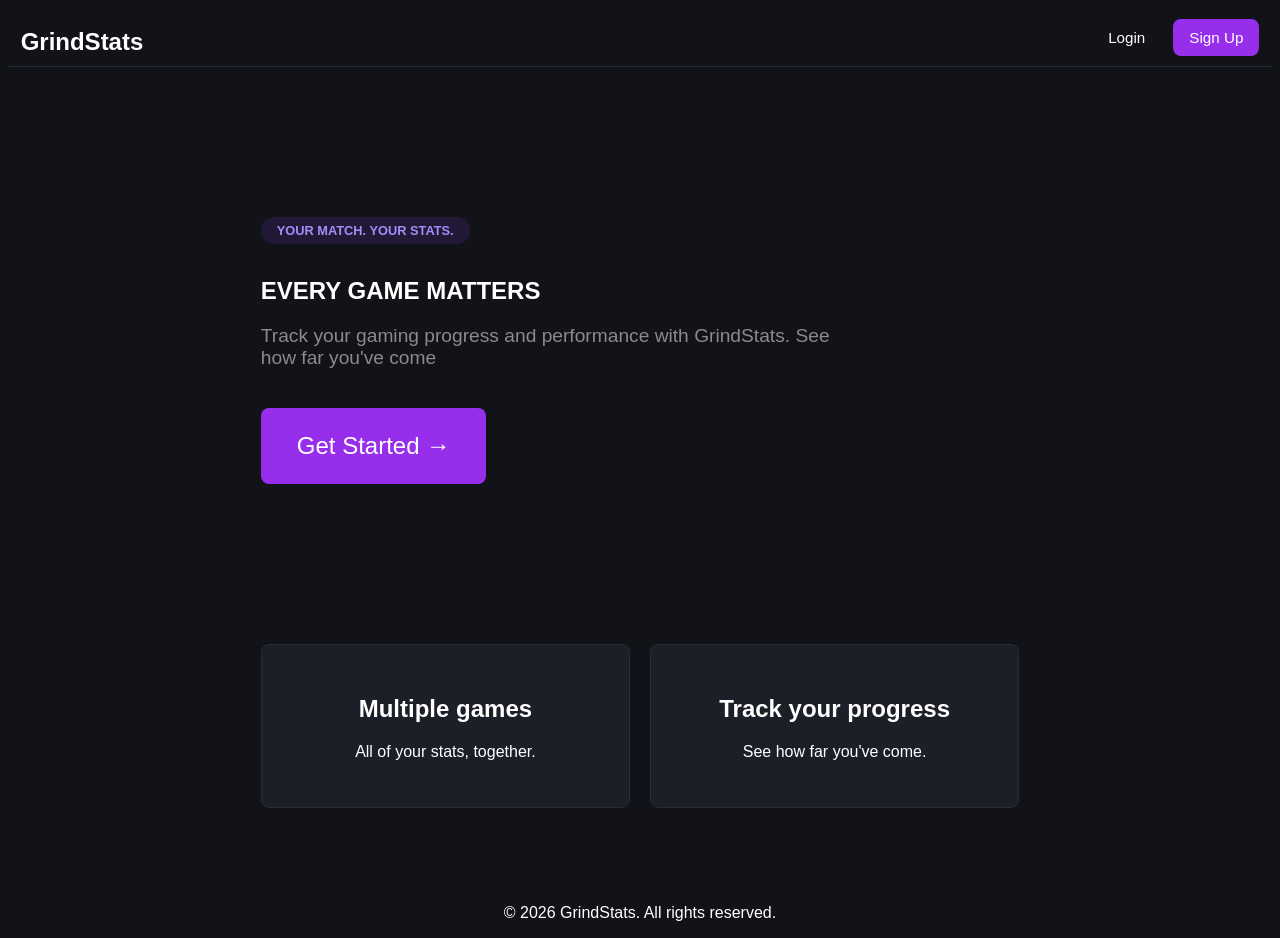
==== Index.html @ 1604f1d8 "Initialise GrindStats project" ====
<!DOCTYPE html>
<html lang="en">
<head>
    <link rel="icon" type="image/png" sizes="32x32" href="/favicon-32x32.png">
    <meta charset="UTF-8">
    <meta name="viewport" content="width=device-width, initial-scale=1.0">
    <link rel="stylesheet" href="Style.css">
    <title>GrindStats - Track Your Progress</title>
</head>
<body>
    <header class="navbar">

        <a href="#" class="logo">GrindStats</a>

        <div class="nav-buttons">
            <button class="login-button">Login</button>
            <button class="signup-button">Sign Up</button>
        </div>
    </header>

    <main>

        <section class="hero">

            <p class="eyebrow">YOUR MATCH. YOUR STATS.</p>

            <h1 class="hero-title">EVERY GAME MATTERS</h1>

            <p class = "hero-description">Track your gaming progress and performance with GrindStats. See how far you've come</p>

            <button class="primary-button">Get Started →</button>
        </section>

        <section class="features">

            <article class="feature-card">
                <h2 class="feature-title">Multiple games</h2>
                <p class="feature-description">All of your stats, together.</p>
            </article>

            <article class="feature-card">
                <h2 class="feature-title">Track your progress</h2>
                <p class="feature-description">See how far you've come.</p>
            </article>
        </section>

    </main>

    <footer class= "footer">
        <p>© 2026 GrindStats. All rights reserved.</p>
    </footer>

    <script src="Script.js"></script>
</body>
</html>
---- Style.css ----
.logo {
    font-size: 18px;
    font-weight: bold;
    color: #ffffff;
    text-decoration: none;
}

.eyebrow {
     color: #a78bfa;
    font-size: 0.8rem;
    font-weight: bold;
    text-transform: uppercase;
    margin-top: 50px;
    display: inline-block;
    padding: 6px 16px;
    background-color: rgba(61, 37, 102, 0.4);
    border-radius: 9999px;
}

body {
    background-color: #111318;
    font-family: 'Arial', sans-serif;
    color: #ffffff;
}

button {
    cursor: pointer;
    border: none;
    border-radius: 8px;
    padding: 10px 16px;
    font-size: 0.95rem;
}

.nav-buttons {
    display: flex;
    gap: 12px;
    margin-left: auto;
}

.signup-button
    {
        background-color: #972eec;
        color: #ffffff;
    }

.login-button {
    background: transparent;
    color: #ffffff;
}

.navbar {
    display: flex;
    align-items: center;
    border-bottom: 1px solid #292b35;
    padding: 10px 1%;
}

.logo {
    color: #ffffff;
    font-size: 1.5rem;
    font-weight: bold;
    text-decoration: none;
    margin-top: 10px;
}

.hero {
    text-align: left;
    padding: 100px 20% 80px;
}

.hereo h1 {
    font-size: 3rem;
    margin-bottom: 20px;
}

.primary-button {
    background-color: #972eec;
    color: #ffffff;
    font-size: 1.5rem;
    padding: 24px 36px;
    border-radius: 8px;
    margin-top: 20px;

}

.primary-button:hover {
    background-color: #7a1fc4;
}

.hero-description {
    font-size: 1.2rem;
    color: #8b8b8b;
    margin-top: 20px;
    max-width: 600px;
}

.features {
    display: flex;
    justify-content: space-around;
    padding: 80px 20%;
    gap: 20px;
}

.feature-card {
    background-color: #1c1f28;
    padding: 30px;
    border-radius: 8px;
    text-align: center;
    flex: 1;
    border: 1px solid #292b35;
}

.footer{
    text-align: center;
}
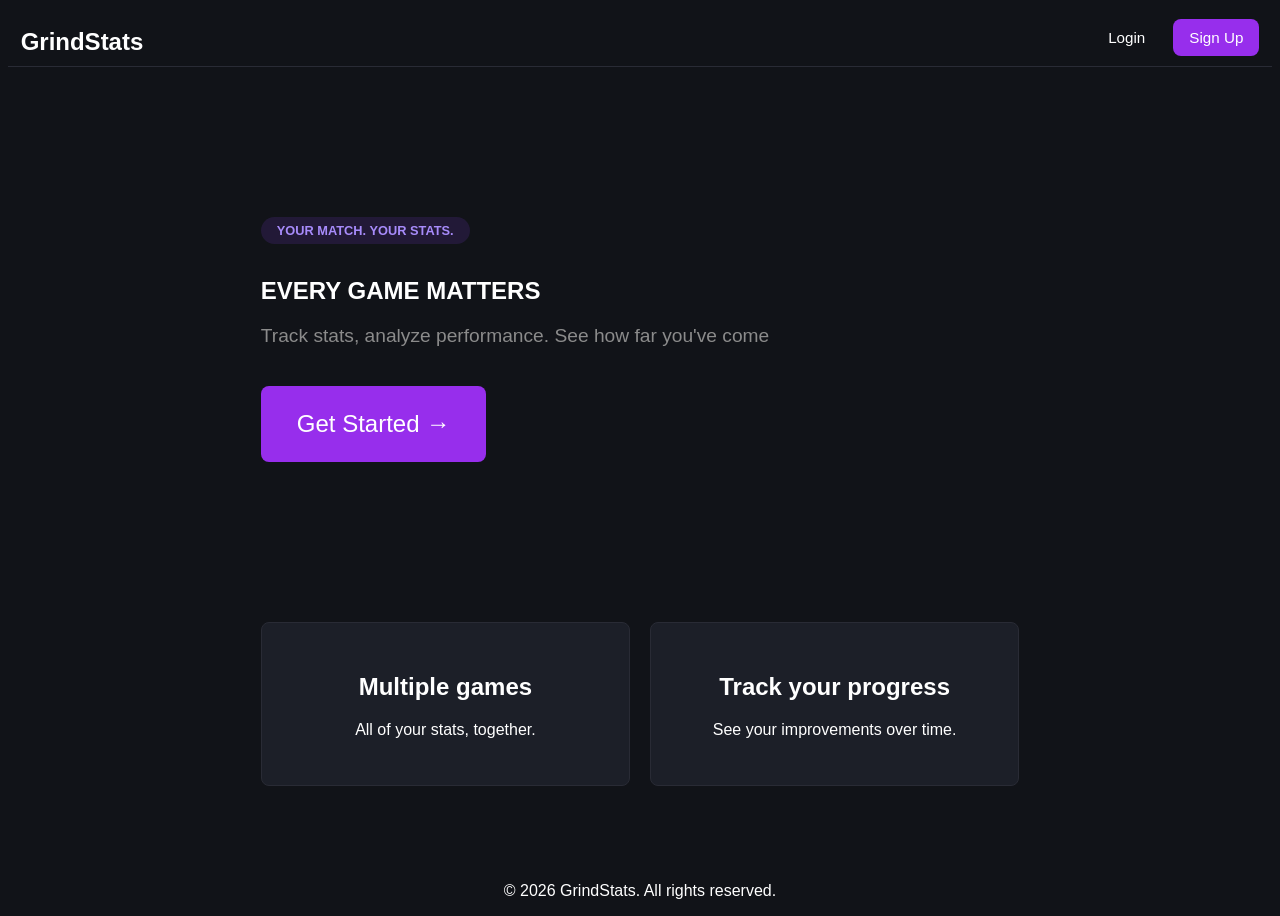
==== commit fed60226: "Altered text on home page" ====
--- a/Index.html
+++ b/Index.html
@@ -26,7 +26,7 @@
 
             <h1 class="hero-title">EVERY GAME MATTERS</h1>
 
-            <p class = "hero-description">Track your gaming progress and performance with GrindStats. See how far you've come</p>
+            <p class = "hero-description">Track stats, analyze performance. See how far you've come</p>
 
             <button class="primary-button">Get Started →</button>
         </section>
@@ -40,7 +40,7 @@
 
             <article class="feature-card">
                 <h2 class="feature-title">Track your progress</h2>
-                <p class="feature-description">See how far you've come.</p>
+                <p class="feature-description">See your improvements over time.</p>
             </article>
         </section>
 
